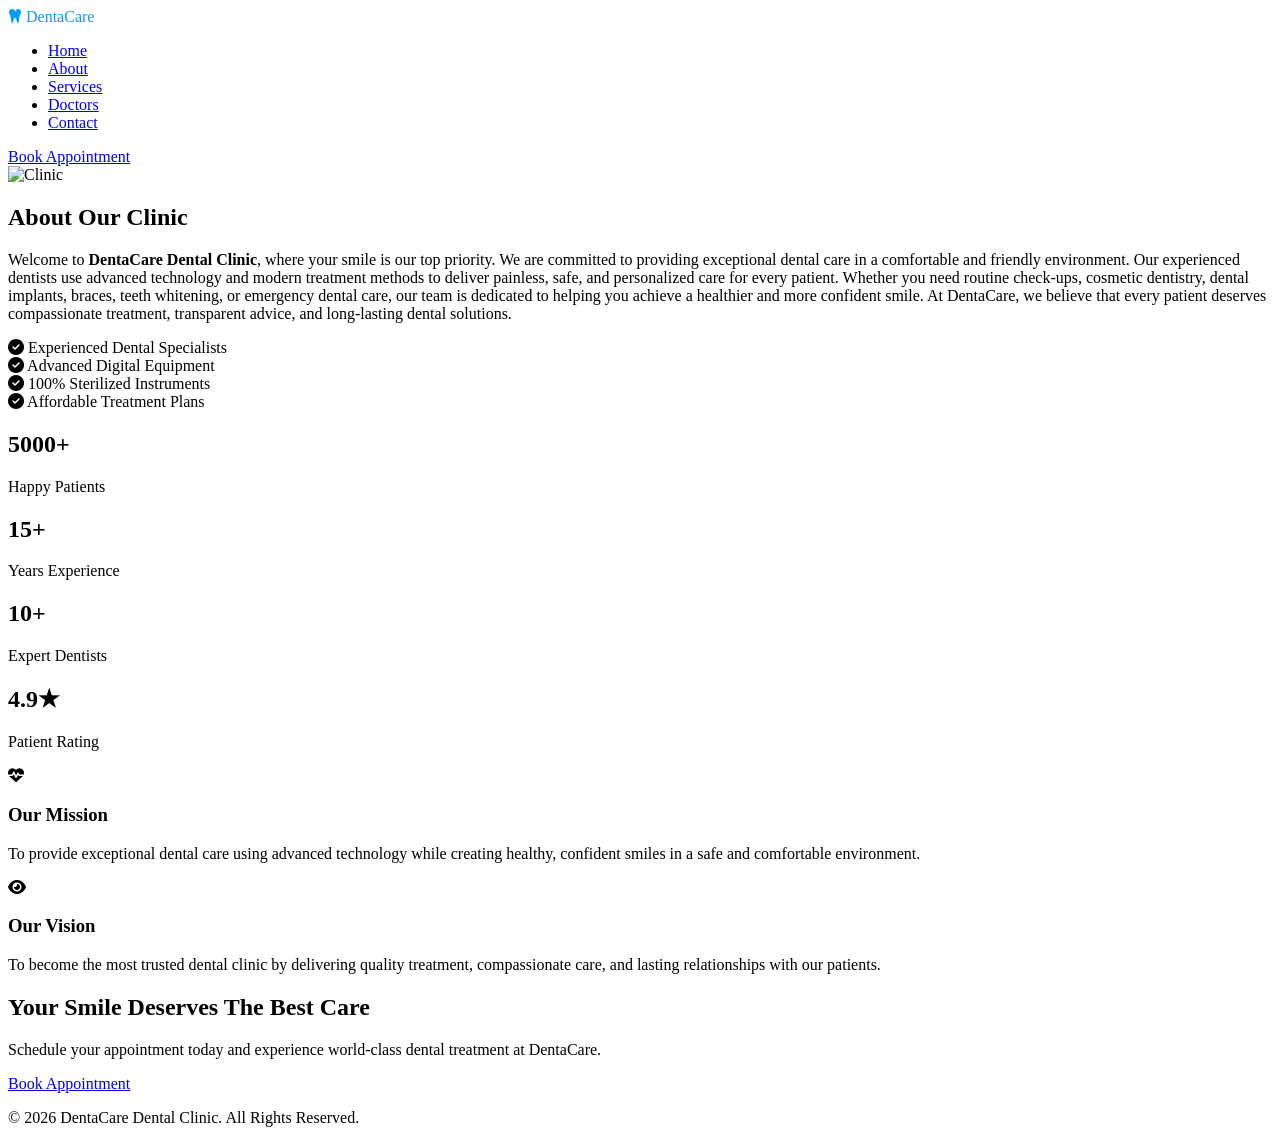
==== About.html @ 036f7793 "Create About.html" ====
<!DOCTYPE html>
<html lang="en">

<head>
    <meta charset="UTF-8">
    <meta name="viewport" content="width=device-width, initial-scale=1.0">
    <title>DentaCare Dental Clinic</title>
    <link rel="stylesheet" href="../CSS/style.css">
    <link rel="stylesheet" href="../CSS/form.css">
    <link rel="preconnect" href="https://fonts.googleapis.com">
    <link rel="preconnect" href="https://fonts.gstatic.com" crossorigin>
    <link href="https://fonts.googleapis.com/css2?family=Poppins:wght@300;400;500;600;700&display=swap"
        rel="stylesheet">
    <link rel="stylesheet" href="https://cdnjs.cloudflare.com/ajax/libs/font-awesome/6.7.2/css/all.min.css">
</head>

<body>
    <header>
        <div class="container">
            <div class="logo"> <a href="index.html" style="text-decoration: none; color:#009dff">
                <i class="fa-solid fa-tooth"></i>
                <span>DentaCare</span></a>
            </div>
            <nav>
                <ul>
                    <li><a href="index.html">Home</a></li>
                    <li><a href="About.html" class="active">About</a></li>
                    <li><a href="Services.html">Services</a></li>
                    <li><a href="Doctors.html">Doctors</a></li>
                    <li><a href="Contact.html">Contact</a></li>
                </ul>
            </nav>
            <a href="#" class="btn bookBtn">Book Appointment</a>
        </div>
    </header>
    <section class="about">
        <div class="container about-flex">
            <div class="about-img">
                <img src="../Images/Denta clinic.png" alt="Clinic">
            </div>
            <div class="about-text">
                <h2>About Our Clinic</h2>
                <p>
                    Welcome to <strong>DentaCare Dental Clinic</strong>, where your smile is our top priority. We are
                    committed to providing exceptional dental care in a comfortable and friendly environment. Our
                    experienced dentists use advanced technology and modern treatment methods to deliver painless, safe,
                    and personalized care for every patient.

                    Whether you need routine check-ups, cosmetic dentistry, dental implants, braces, teeth whitening, or
                    emergency dental care, our team is dedicated to helping you achieve a healthier and more confident
                    smile.

                    At DentaCare, we believe that every patient deserves compassionate treatment, transparent advice,
                    and long-lasting dental solutions.
                </p>
            </div>
        </div>
    </section>

    <div class="about-list">

        <div>
            <i class="fa-solid fa-circle-check"></i>
            Experienced Dental Specialists
        </div>

        <div>
            <i class="fa-solid fa-circle-check"></i>
            Advanced Digital Equipment
        </div>

        <div>
            <i class="fa-solid fa-circle-check"></i>
            100% Sterilized Instruments
        </div>

        <div>
            <i class="fa-solid fa-circle-check"></i>
            Affordable Treatment Plans
        </div>

    </div>

    <section class="stats">

        <div class="container stats-grid">

            <div class="stat-box">
                <h2>5000+</h2>
                <p>Happy Patients</p>
            </div>

            <div class="stat-box">
                <h2>15+</h2>
                <p>Years Experience</p>
            </div>

            <div class="stat-box">
                <h2>10+</h2>
                <p>Expert Dentists</p>
            </div>

            <div class="stat-box">
                <h2>4.9★</h2>
                <p>Patient Rating</p>
            </div>

        </div>

    </section>

    <section class="mission">

        <div class="container mission-grid">

            <div class="mission-card">

                <i class="fa-solid fa-heart-pulse"></i>

                <h3>Our Mission</h3>

                <p>
                    To provide exceptional dental care using advanced technology while creating healthy, confident
                    smiles in a safe and comfortable environment.
                </p>

            </div>

            <div class="mission-card">

                <i class="fa-solid fa-eye"></i>

                <h3>Our Vision</h3>

                <p>
                    To become the most trusted dental clinic by delivering quality treatment, compassionate care, and
                    lasting relationships with our patients.
                </p>

            </div>

        </div>

    </section>

    <section class="cta">

        <h2>Your Smile Deserves The Best Care</h2>

        <p>
            Schedule your appointment today and experience world-class dental treatment at DentaCare.
        </p>

        <a href="#" class="btn bookBtn">
            Book Appointment
        </a>

    </section>

    <footer>
        <p>
            © 2026 DentaCare Dental Clinic. All Rights Reserved.
        </p>
    </footer>

    <div id="appointmentContainer"></div>

<script src="../SCRIPT/index.js"></script>
</body>

</html>
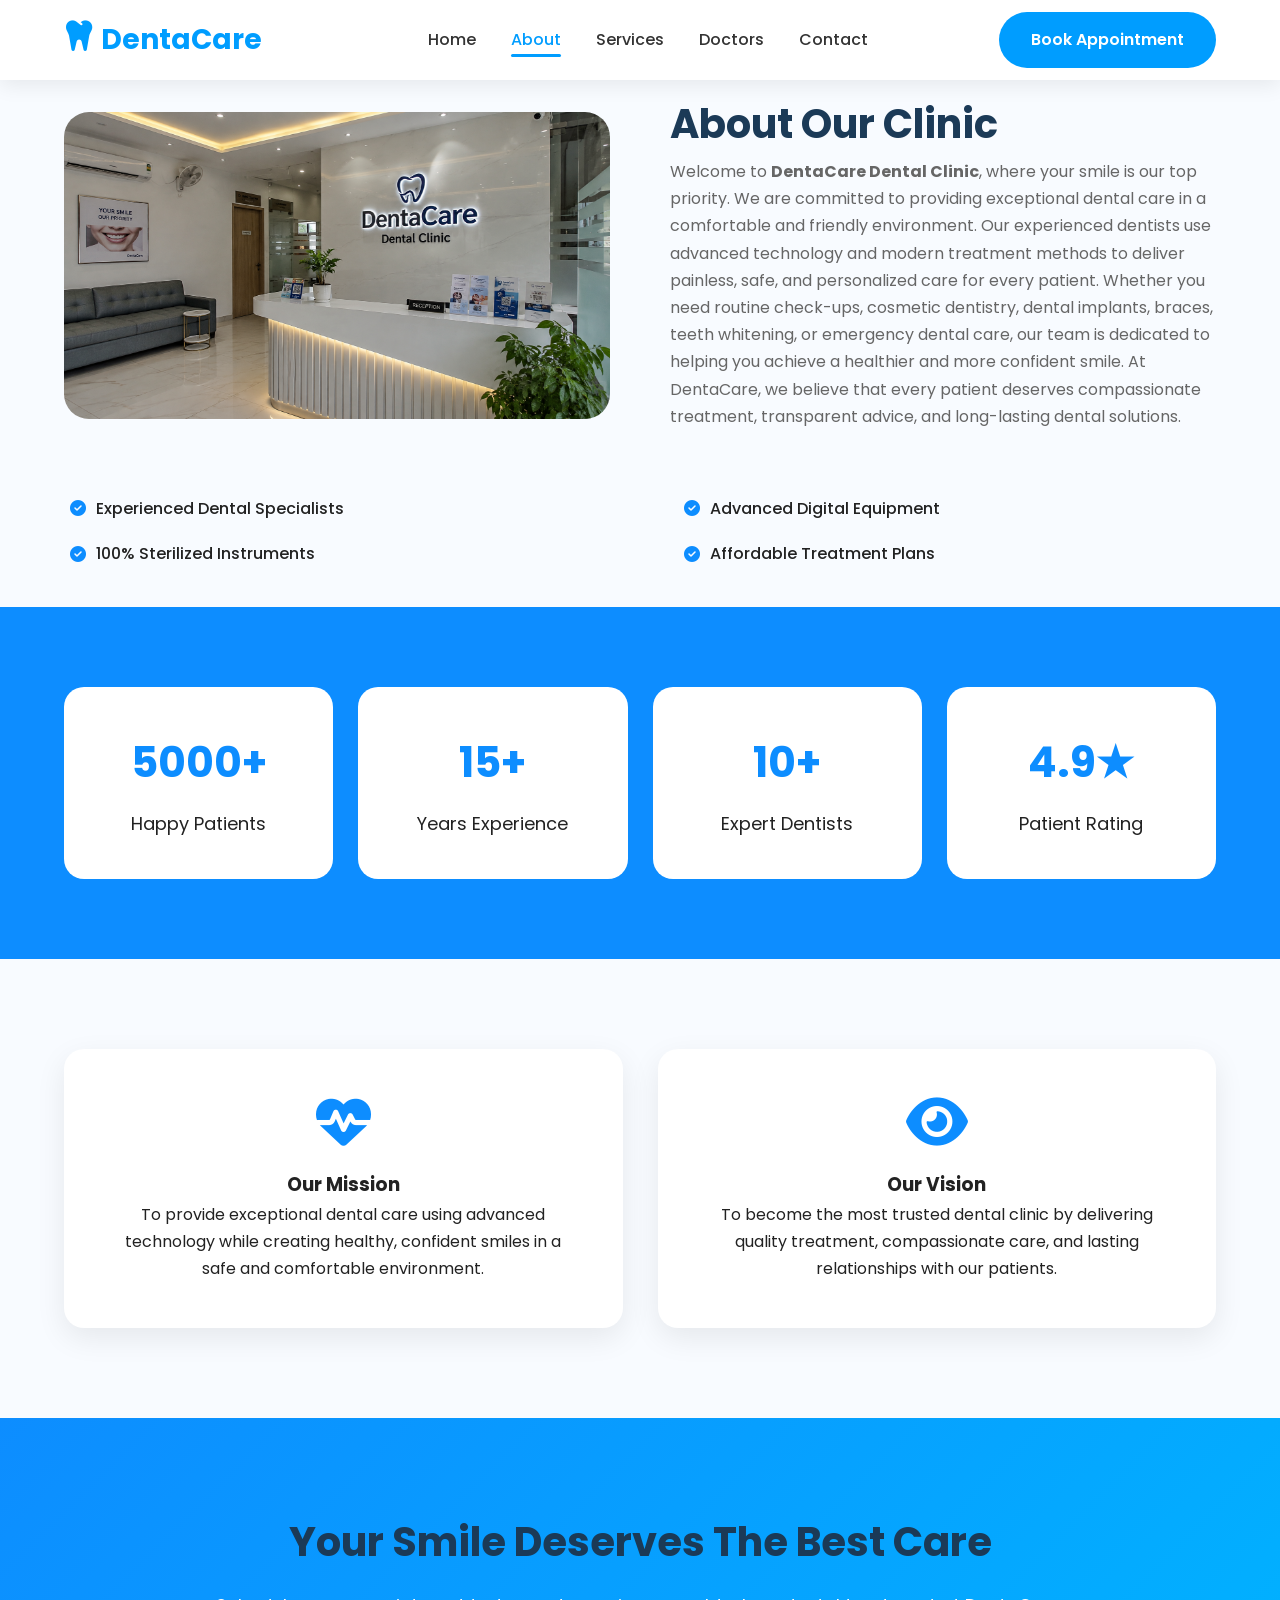
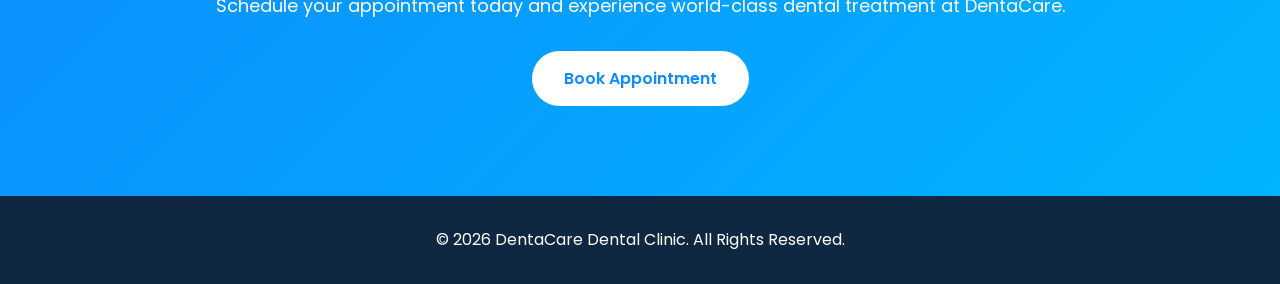
==== commit 1abc6499: "Update About.html" ====
--- a/About.html
+++ b/About.html
@@ -5,8 +5,8 @@
     <meta charset="UTF-8">
     <meta name="viewport" content="width=device-width, initial-scale=1.0">
     <title>DentaCare Dental Clinic</title>
-    <link rel="stylesheet" href="../CSS/style.css">
-    <link rel="stylesheet" href="../CSS/form.css">
+    <link rel="stylesheet" href="CSS/style.css">
+    <link rel="stylesheet" href="CSS/form.css">
     <link rel="preconnect" href="https://fonts.googleapis.com">
     <link rel="preconnect" href="https://fonts.gstatic.com" crossorigin>
     <link href="https://fonts.googleapis.com/css2?family=Poppins:wght@300;400;500;600;700&display=swap"
@@ -165,7 +165,7 @@
 
     <div id="appointmentContainer"></div>
 
-<script src="../SCRIPT/index.js"></script>
+<script src="SCRIPT/index.js"></script>
 </body>
 
 </html>
--- a/CSS/style.css
+++ b/CSS/style.css
@@ -0,0 +1,851 @@
+* {
+    margin: 0;
+    padding: 0;
+    box-sizing: border-box;
+    font-family: 'Poppins', sans-serif;
+    scroll-behavior: smooth;
+}
+
+body {
+    background: #f8fbff;
+    color: #222;
+    line-height: 1.7;
+    display: flex;
+    flex-direction: column;
+    min-height: 100vh;
+}
+
+.container {
+    width: 90%;
+    max-width: 1200px;
+    margin: auto;
+}
+
+header {
+    position: fixed;
+    width: 100%;
+    top: 0;
+    left: 0;
+    background: #fff;
+    box-shadow: 0 5px 20px rgba(0, 0, 0, .08);
+    z-index: 999;
+}
+
+header .container {
+    display: flex;
+    justify-content: space-between;
+    align-items: center;
+    height: 80px;
+}
+
+.logo {
+    display: flex;
+    align-items: center;
+    gap: 10px;
+    font-size: 28px;
+    font-weight: 700;
+    color: #009dff;
+}
+
+.logo i {
+    font-size: 35px;
+}
+
+nav ul {
+    display: flex;
+    list-style: none;
+}
+
+nav ul li {
+    margin-left: 35px;
+}
+
+nav ul li a{
+    text-decoration:none;
+    color:#333;
+    font-weight:500;
+    transition:.3s;
+    position:relative;
+}
+
+nav ul li a:hover,
+nav ul li a.active{
+
+    color:#009dff;
+
+}
+
+nav ul li a::after{
+
+    content:'';
+    position:absolute;
+    left:0;
+    bottom:-6px;
+    width:0;
+    height:3px;
+    background:#009dff;
+    transition:.3s;
+    border-radius:50px;
+
+}
+
+nav ul li a:hover::after,
+nav ul li a.active::after{
+    width:100%;
+}
+
+.btn {
+    display: inline-block;
+    padding: 14px 32px;
+    background: #009dff;
+    color: #fff;
+    text-decoration: none;
+    border-radius: 50px;
+    transition: .3s;
+    font-weight: 600;
+}
+
+.btn:hover {
+    background: #0076d6;
+    transform: translateY(-3px);
+}
+
+
+.hero {
+    padding: 150px 0 80px;
+}
+
+.hero-content {
+    display: flex;
+    align-items: center;
+    justify-content: space-between;
+    gap: 50px;
+}
+
+.hero-text {
+    flex: 1;
+}
+
+.hero-text h1 {
+    font-size: 55px;
+    line-height: 1.2;
+    margin-bottom: 20px;
+}
+
+.hero-text p {
+    font-size: 18px;
+    color: #666;
+    margin-bottom: 35px;
+}
+
+.hero-image {
+    flex: 1;
+    text-align: center;
+}
+
+.hero-image img {
+    width: 100%;
+    max-width: 520px;
+    border-radius: 25px;
+}
+
+section {
+    padding-top: 90px;
+    padding-bottom: 20px;
+}
+.section-title p{
+    color:#666;
+    margin-top:15px;
+    margin-bottom: 30px;
+}
+section h2 {
+    text-align: center;
+    font-size: 40px;
+    margin-bottom: 30px;
+    color: #1b3a57;
+}
+
+.service-grid {
+    display: grid;
+    grid-template-columns: repeat(auto-fit, minmax(260px, 1fr));
+    gap: 30px;
+}
+
+.card {
+    background: #fff;
+    border-radius: 20px;
+    padding: 40px 30px;
+    text-align: center;
+    transition: .35s;
+    box-shadow: 0 8px 25px rgba(0, 0, 0, .08);
+}
+
+.card:hover {
+    transform: translateY(-10px);
+    box-shadow: 0 15px 35px rgba(0, 157, 255, .2);
+}
+
+.card i {
+    font-size: 45px;
+    color: #009dff;
+    margin-bottom: 20px;
+}
+
+.card h3 {
+    margin-bottom: 15px;
+}
+
+.card p {
+    color: #666;
+}
+
+.service-process {
+    padding: 90px 0;
+    background: #f7fbff;
+}
+
+.process-grid {
+    display: grid;
+    grid-template-columns: repeat(auto-fit, minmax(240px, 1fr));
+    gap: 30px;
+    margin-top: 50px;
+}
+
+.process-card {
+    background: #fff;
+    padding: 35px;
+    text-align: center;
+    border-radius: 18px;
+    box-shadow: 0 8px 25px rgba(0, 0, 0, .08);
+    transition: .3s;
+}
+
+.process-card:hover {
+    transform: translateY(-8px);
+}
+
+.process-card span {
+    width: 70px;
+    height: 70px;
+    display: flex;
+    justify-content: center;
+    align-items: center;
+    margin: auto;
+    border-radius: 50%;
+    background: #009dff;
+    color: #fff;
+    font-size: 24px;
+    font-weight: 700;
+    margin-bottom: 20px;
+}
+
+.process-card p {
+    color: #666;
+}
+
+.service-grid .card {
+    padding: 45px 30px;
+}
+
+.service-grid .card h3 {
+    margin: 20px 0 12px;
+}
+
+.service-grid .card p {
+    color: #666;
+}
+
+.about-flex {
+    display: flex;
+    align-items: center;
+    gap: 60px;
+}
+
+.about-img,
+.about-text {
+    flex: 1;
+}
+
+.about-img img {
+    width: 100%;
+    border-radius: 25px;
+}
+
+.about-text h2 {
+    text-align: left;
+    margin-bottom: 0px;
+}
+
+.about-text p {
+    margin-bottom: 20px;
+    color: #666;
+}
+
+.about-list {
+    padding-bottom: 40px;
+    padding-left: 70px;
+    margin-top: 25px;
+    display: grid;
+    grid-template-columns: repeat(2, 1fr);
+    gap: 18px;
+}
+
+.about-list div {
+    display: flex;
+    align-items: center;
+    gap: 10px;
+    font-weight: 500;
+}
+
+.about-list i {
+    color: #0d8dff;
+}
+
+.stats {
+    padding: 80px 0;
+    background: #0d8dff;
+}
+
+.stats-grid {
+    display: grid;
+    grid-template-columns: repeat(auto-fit, minmax(220px, 1fr));
+    gap: 25px;
+}
+
+.stat-box {
+    background: #fff;
+    padding: 40px;
+    border-radius: 20px;
+    text-align: center;
+}
+
+.stat-box h2 {
+    font-size: 42px;
+    color: #0d8dff;
+    margin-bottom: 10px;
+}
+
+.stat-box p {
+    font-size: 18px;
+}
+
+.mission {
+    padding: 90px 0;
+    background: #f8fbff;
+}
+
+.mission-grid {
+    display: grid;
+    grid-template-columns: repeat(auto-fit, minmax(350px, 1fr));
+    gap: 35px;
+}
+
+.mission-card {
+    background: #fff;
+    padding: 45px;
+    border-radius: 20px;
+    box-shadow: 0 10px 30px rgba(0, 0, 0, .08);
+    text-align: center;
+    transition: .4s;
+}
+
+.mission-card:hover {
+    transform: translateY(-10px);
+}
+
+.mission-card i {
+    font-size: 55px;
+    color: #0d8dff;
+    margin-bottom: 20px;
+}
+
+.cta {
+    padding: 90px 20px;
+    background: linear-gradient(135deg, #0d8dff, #00b4ff);
+    color: #fff;
+    text-align: center;
+}
+
+.cta h2 {
+    font-size: 40px;
+    margin-bottom: 15px;
+}
+
+.cta p {
+    font-size: 18px;
+    margin-bottom: 30px;
+}
+
+.cta .btn {
+    background: #fff;
+    color: #0d8dff;
+}
+
+.cta .btn:hover {
+    background: #f4f4f4;;
+}
+
+.doctors .card img {
+    width: 140px;
+    height: 140px;
+    object-fit: cover;
+    border-radius: 50%;
+    margin-bottom: 20px;
+    border: 6px solid #dff4ff;
+}
+
+.doctors{
+    padding:100px 0;
+    background:#f8fbff;
+}
+
+.section-title{
+    text-align:center;
+    margin-bottom:60px;
+}
+
+.section-title h2{
+    font-size:42px;
+    color:#1b3a57;
+    margin-bottom:15px;
+}
+
+.doctor-text{
+    max-width:720px;
+    margin:auto;
+    color:#666;
+    line-height:1.8;
+}
+
+.doctor-grid{
+    display:grid;
+    grid-template-columns:repeat(auto-fit,minmax(320px,1fr));
+    gap:35px;
+}
+
+.doctor-card{
+    background:#fff;
+    padding:35px;
+    border-radius:20px;
+    text-align:center;
+    box-shadow:0 10px 25px rgba(0,0,0,.08);
+    transition:.4s;
+}
+
+.doctor-card:hover{
+    transform:translateY(-10px);
+    box-shadow:0 15px 35px rgba(0,157,255,.18);
+}
+
+.doctor-card img{
+    width:170px;
+    height:170px;
+    object-fit:cover;
+    border-radius:50%;
+    border:6px solid #d8efff;
+    margin-bottom:20px;
+}
+
+.doctor-card h3{
+    margin-bottom:8px;
+    color:#1b3a57;
+}
+
+.doctor-card span{
+    display:block;
+    color:#009dff;
+    font-weight:600;
+    margin-bottom:18px;
+}
+
+.doctor-card p{
+    color:#666;
+    line-height:1.7;
+}
+
+.doctor-info{
+    display:flex;
+    justify-content:space-between;
+    margin-top:25px;
+    padding-top:20px;
+    border-top:1px solid #eee;
+}
+
+.doctor-info span{
+    color:#444;
+    font-size:15px;
+    font-weight:500;
+}
+
+.doctor-info i{
+    color:#009dff;
+    margin-right:6px;
+}
+
+.doctor-cta{
+    padding:90px 20px;
+    text-align:center;
+    background:linear-gradient(135deg,#009dff,#00c6ff);
+    color:#fff;
+}
+
+.doctor-cta h2{
+    font-size:38px;
+    margin-bottom:15px;
+}
+
+.doctor-cta p{
+    max-width:650px;
+    margin:0 auto 30px;
+    line-height:1.8;
+}
+
+.doctor-cta .btn{
+    background:#fff;
+    color:#009dff;
+}
+
+.doctor-cta .btn:hover{
+    background:#f4f4f4;
+}
+
+.testimonial {
+    background: #009dff;
+    color: #fff;
+    text-align: center;
+}
+
+.testimonial h2 {
+    color: #fff;
+}
+
+.testimonial p {
+    font-size: 22px;
+    max-width: 800px;
+    margin: auto;
+}
+
+.appointment {
+    text-align: center;
+    background: #e7f5ff;
+}
+
+.appointment p {
+    margin: 20px 0 35px;
+    color: #666;
+    font-size: 18px;
+}
+
+.contact {
+    text-align: center;
+}
+
+.contact p {
+    font-size: 18px;
+    margin: 18px 0;
+    color: #555;
+}
+
+.contact i {
+    color: #009dff;
+    margin-right: 10px;
+}
+
+footer {
+    background: #0f2740;
+    color: #fff;
+    text-align: center;
+    padding: 30px;
+    margin-top: auto;
+}
+
+
+@media(max-width:991px) {
+
+    header .container {
+        flex-direction: column;
+        height: auto;
+        padding: 20px 0;
+    }
+
+    nav ul {
+        margin: 20px 0;
+    }
+
+    .hero-content {
+        flex-direction: column;
+        text-align: center;
+    }
+
+    .about-flex {
+        flex-direction: column;
+    }
+
+    .about-text h2 {
+        text-align: center;
+    }
+
+    .hero-text h1 {
+        font-size: 42px;
+    }
+
+}
+
+@media(max-width:768px) {
+
+    nav ul {
+        flex-wrap: wrap;
+        justify-content: center;
+    }
+
+    nav ul li {
+        margin: 10px;
+    }
+
+    .hero {
+        padding-top: 220px;
+    }
+
+    .hero-text h1 {
+        font-size: 34px;
+    }
+
+    section h2 {
+        font-size: 30px;
+    }
+
+    .btn {
+        padding: 12px 25px;
+    }
+
+}
+
+@media (max-width: 992px){
+
+.container{
+    width:95%;
+}
+
+header .container{
+    flex-direction:column;
+    height:auto;
+    padding:15px 0;
+}
+
+.logo{
+    margin-bottom:15px;
+}
+
+nav ul{
+    flex-wrap:wrap;
+    justify-content:center;
+    gap:10px;
+}
+
+nav ul li{
+    margin:0;
+}
+
+.hero{
+    padding:180px 0 60px;
+}
+
+.hero-content{
+    flex-direction:column-reverse;
+    text-align:center;
+    gap:40px;
+}
+
+.hero-text h1{
+    font-size:42px;
+}
+
+.hero-text p{
+    font-size:16px;
+}
+
+.hero-image img{
+    max-width:420px;
+}
+
+.about-flex{
+    flex-direction:column;
+}
+
+.about-text{
+    text-align:center;
+}
+
+.about-text h2{
+    text-align:center;
+}
+
+.about-list{
+    padding-left:0;
+    grid-template-columns:1fr 1fr;
+}
+
+.stats-grid,
+.service-grid,
+.process-grid,
+.mission-grid,
+.doctor-grid{
+    grid-template-columns:repeat(2,1fr);
+}
+
+.doctor-info{
+    flex-direction:column;
+    gap:10px;
+}
+
+}
+
+@media (max-width:768px){
+
+section{
+    padding:70px 0;
+}
+
+.hero{
+    padding-top:170px;
+}
+
+.hero-text h1{
+    font-size:34px;
+}
+
+.hero-text p{
+    font-size:15px;
+}
+
+.hero-image img{
+    max-width:100%;
+}
+
+.about-list{
+    grid-template-columns:1fr;
+}
+
+.stats-grid,
+.service-grid,
+.process-grid,
+.mission-grid,
+.doctor-grid{
+    grid-template-columns:1fr;
+}
+
+.section-title h2,
+section h2{
+    font-size:30px;
+}
+
+.card,
+.process-card,
+.doctor-card,
+.mission-card{
+    padding:28px;
+}
+
+.doctor-card img{
+    width:140px;
+    height:140px;
+}
+
+.stat-box{
+    padding:30px;
+}
+
+.cta h2,
+.doctor-cta h2{
+    font-size:30px;
+}
+
+.testimonial p{
+    font-size:18px;
+}
+
+}
+
+@media (max-width:480px){
+
+.container{
+    width:92%;
+}
+
+header .container{
+    padding:12px 0;
+}
+
+.logo{
+    font-size:22px;
+}
+
+.logo i{
+    font-size:28px;
+}
+
+nav ul{
+    gap:8px;
+}
+
+nav ul li a{
+    font-size:14px;
+}
+
+.hero{
+    padding-top:165px;
+}
+
+.hero-text h1{
+    font-size:28px;
+}
+
+.hero-text p{
+    font-size:14px;
+}
+
+.btn{
+    width:100%;
+    text-align:center;
+    padding:14px;
+}
+
+.card,
+.process-card,
+.doctor-card,
+.mission-card,
+.stat-box{
+    padding:22px;
+}
+
+.doctor-card img{
+    width:120px;
+    height:120px;
+}
+
+.about-list div{
+    font-size:14px;
+}
+
+.contact p{
+    font-size:15px;
+}
+
+footer{
+    font-size:14px;
+    padding:20px;
+}
+
+}
+
+@media(max-width:768px){
+
+header{
+    position:relative;
+}
+
+.hero{
+    padding-top:60px;
+}
+
+}
--- a/CSS/form.css
+++ b/CSS/form.css
@@ -0,0 +1,480 @@
+.contact{
+    padding:90px 0;
+    margin-top: 25px;
+    background:#f8fbff;
+}
+
+.contact-wrapper{
+    display:flex;
+    justify-content:space-between;
+    align-items:flex-start;
+    gap:50px;
+}
+
+.contact-info{
+    width:55%;
+}
+
+.contact-info h2{
+    text-align: left;
+    font-size:40px;
+    color:#1b3a57;
+    margin-bottom:20px;
+}
+
+.contact-info p{
+    text-align: justify;
+    color:#666;
+    margin-bottom:25px;
+    line-height:1.8;
+}
+
+.info-box{
+    display:flex;
+    align-items:center;
+    gap:15px;
+    margin:20px 0;
+    font-size:18px;
+}
+
+.info-box i{
+    width:50px;
+    height:50px;
+    background:#009dff;
+    color:#fff;
+    border-radius:50%;
+    display:flex;
+    justify-content:center;
+    align-items:center;
+    font-size:20px;
+}
+
+.contact-form{
+    width:45%;
+    background:#fff;
+    padding:35px;
+    border-radius:20px;
+    box-shadow:0 10px 30px rgba(0,0,0,.08);
+}
+
+.contact-form form{
+    display:flex;
+    flex-direction:column;
+    gap:20px;
+}
+
+.contact-form input,
+.contact-form textarea{
+    width:100%;
+    padding:15px 20px;
+    border:1px solid #ddd;
+    border-radius:10px;
+    font-size:16px;
+    outline:none;
+    transition:.3s;
+}
+
+.contact-form input:focus,
+.contact-form textarea:focus{
+    border-color:#009dff;
+    box-shadow:0 0 10px rgba(0,157,255,.2);
+}
+
+.contact-form textarea{
+    resize:none;
+}
+
+.contact-form .btn{
+    border:none;
+    cursor:pointer;
+}
+
+.appointment-form{
+    background:#fff;
+    padding:20px;
+    border-radius:18px;
+    box-shadow:none;
+}
+
+.appointment-form form{
+    display:flex;
+    flex-direction:column;
+    gap:15px;
+}
+
+.input-row{
+    display:flex;
+    gap:15px;
+}
+
+.appointment-form input,
+.appointment-form select,
+.appointment-form textarea{
+
+    width:100%;
+    padding:14px 18px;
+    border:1px solid #ddd;
+    border-radius:10px;
+    font-size:16px;
+    outline:none;
+    transition:.3s;
+    margin:5px;
+
+}
+
+.appointment-form input:focus,
+.appointment-form select:focus,
+.appointment-form textarea:focus{
+
+    border-color:#009dff;
+    box-shadow:0 0 8px rgba(0,157,255,.2);
+
+}
+
+.appointment-form textarea{
+    resize:none;
+    height:120px;
+}
+
+.appointment-form .btn{
+    border:none;
+    cursor:pointer;
+}
+
+.appointment-overlay{
+
+    position:fixed;
+    inset:0;
+    background:rgba(0,0,0,.6);
+
+    display:flex;
+    justify-content:center;
+    align-items:center;
+
+    opacity:0;
+    visibility:hidden;
+
+    transition:.3s;
+    z-index:9999;
+
+}
+
+.appointment-overlay.active{
+
+    opacity:1;
+    visibility:visible;
+
+}
+
+.appointment-modal{
+
+    width:90%;
+    max-width:700px;
+    background:#fff;
+    border-radius:18px;
+    padding:25px;
+
+    transform:scale(.9);
+    transition:.3s;
+
+}
+
+.appointment-overlay.active .appointment-modal{
+
+    transform:scale(1);
+
+}
+
+.modal-header{
+
+    display:flex;
+    justify-content:space-between;
+    align-items:center;
+
+    margin-bottom:20px;
+
+}
+
+.modal-header h2{
+
+    color:#009dff;
+    font-size:30px;
+    margin:0;
+
+}
+
+.close-btn{
+
+    border:none;
+    background:none;
+    font-size:30px;
+    cursor:pointer;
+    transition:.3s;
+
+}
+
+.close-btn:hover{
+
+    color:#009dff;
+    transform:rotate(90deg);
+
+}
+
+.modal-buttons{
+
+    display:flex;
+    justify-content:flex-end;
+    gap:12px;
+    margin-top:10px;
+
+}
+
+.cancel-btn{
+
+    padding:12px 26px;
+    border:none;
+    border-radius:30px;
+    cursor:pointer;
+    background:#ddd;
+    transition:.3s;
+
+}
+
+.cancel-btn:hover{
+
+    background:#bbb;
+
+}
+
+@media (max-width:992px){
+
+    .contact{
+
+        padding:70px 20px;
+
+    }
+
+    .contact-wrapper{
+
+        flex-direction:column;
+
+        gap:35px;
+
+    }
+
+    .contact-info,
+    .contact-form{
+
+        width:100%;
+
+    }
+
+    .contact-info h2{
+
+        text-align:center;
+
+        font-size:34px;
+
+    }
+
+    .contact-info p{
+
+        text-align:center;
+
+    }
+
+    .info-box{
+
+        justify-content:center;
+
+    }
+
+}
+
+@media (max-width:768px){
+
+    .contact{
+
+        padding:60px 18px;
+
+    }
+
+    .contact-info h2{
+
+        font-size:28px;
+
+    }
+
+    .contact-info p{
+
+        font-size:15px;
+
+        line-height:1.7;
+
+    }
+
+    .info-box{
+
+        font-size:16px;
+
+        justify-content:flex-start;
+
+    }
+
+    .info-box i{
+
+        width:42px;
+
+        height:42px;
+
+        font-size:17px;
+
+    }
+
+    .contact-form{
+
+        padding:22px;
+
+        border-radius:16px;
+
+    }
+
+    .contact-form input,
+    .contact-form textarea{
+
+        padding:13px 15px;
+
+        font-size:15px;
+
+    }
+
+    .appointment-overlay{
+
+        padding:15px;
+
+    }
+
+    .appointment-modal{
+
+        width:100%;
+
+        max-width:100%;
+
+        max-height:88vh;
+
+        overflow-y:auto;
+
+        padding:20px;
+
+        border-radius:18px;
+
+    }
+
+    .modal-header{
+
+        margin-bottom:18px;
+
+    }
+
+    .modal-header h2{
+
+        font-size:23px;
+
+    }
+
+    .close-btn{
+
+        font-size:26px;
+
+    }
+
+    .appointment-form{
+
+        padding:0;
+
+    }
+
+    .input-row{
+
+        flex-direction:column;
+
+        gap:10px;
+
+    }
+
+    .appointment-form input,
+    .appointment-form select,
+    .appointment-form textarea{
+
+        margin:0;
+
+        padding:13px 15px;
+
+        font-size:15px;
+
+    }
+
+    .appointment-form textarea{
+
+        height:90px;
+
+    }
+
+    .modal-buttons{
+
+        flex-direction:column-reverse;
+
+        gap:10px;
+
+    }
+
+    .modal-buttons button{
+
+        width:100%;
+
+    }
+
+}
+
+@media (max-width:480px){
+
+    .appointment-modal{
+
+        padding:16px;
+
+    }
+
+    .modal-header h2{
+
+        font-size:20px;
+
+    }
+
+    .appointment-form input,
+    .appointment-form select,
+    .appointment-form textarea{
+
+        font-size:14px;
+
+        padding:12px;
+
+    }
+
+    .appointment-form textarea{
+
+        height:80px;
+
+    }
+
+    .cancel-btn,
+    .appointment-form .btn{
+
+        width:100%;
+
+        padding:12px;
+
+        font-size:14px;
+
+    }
+
+}
